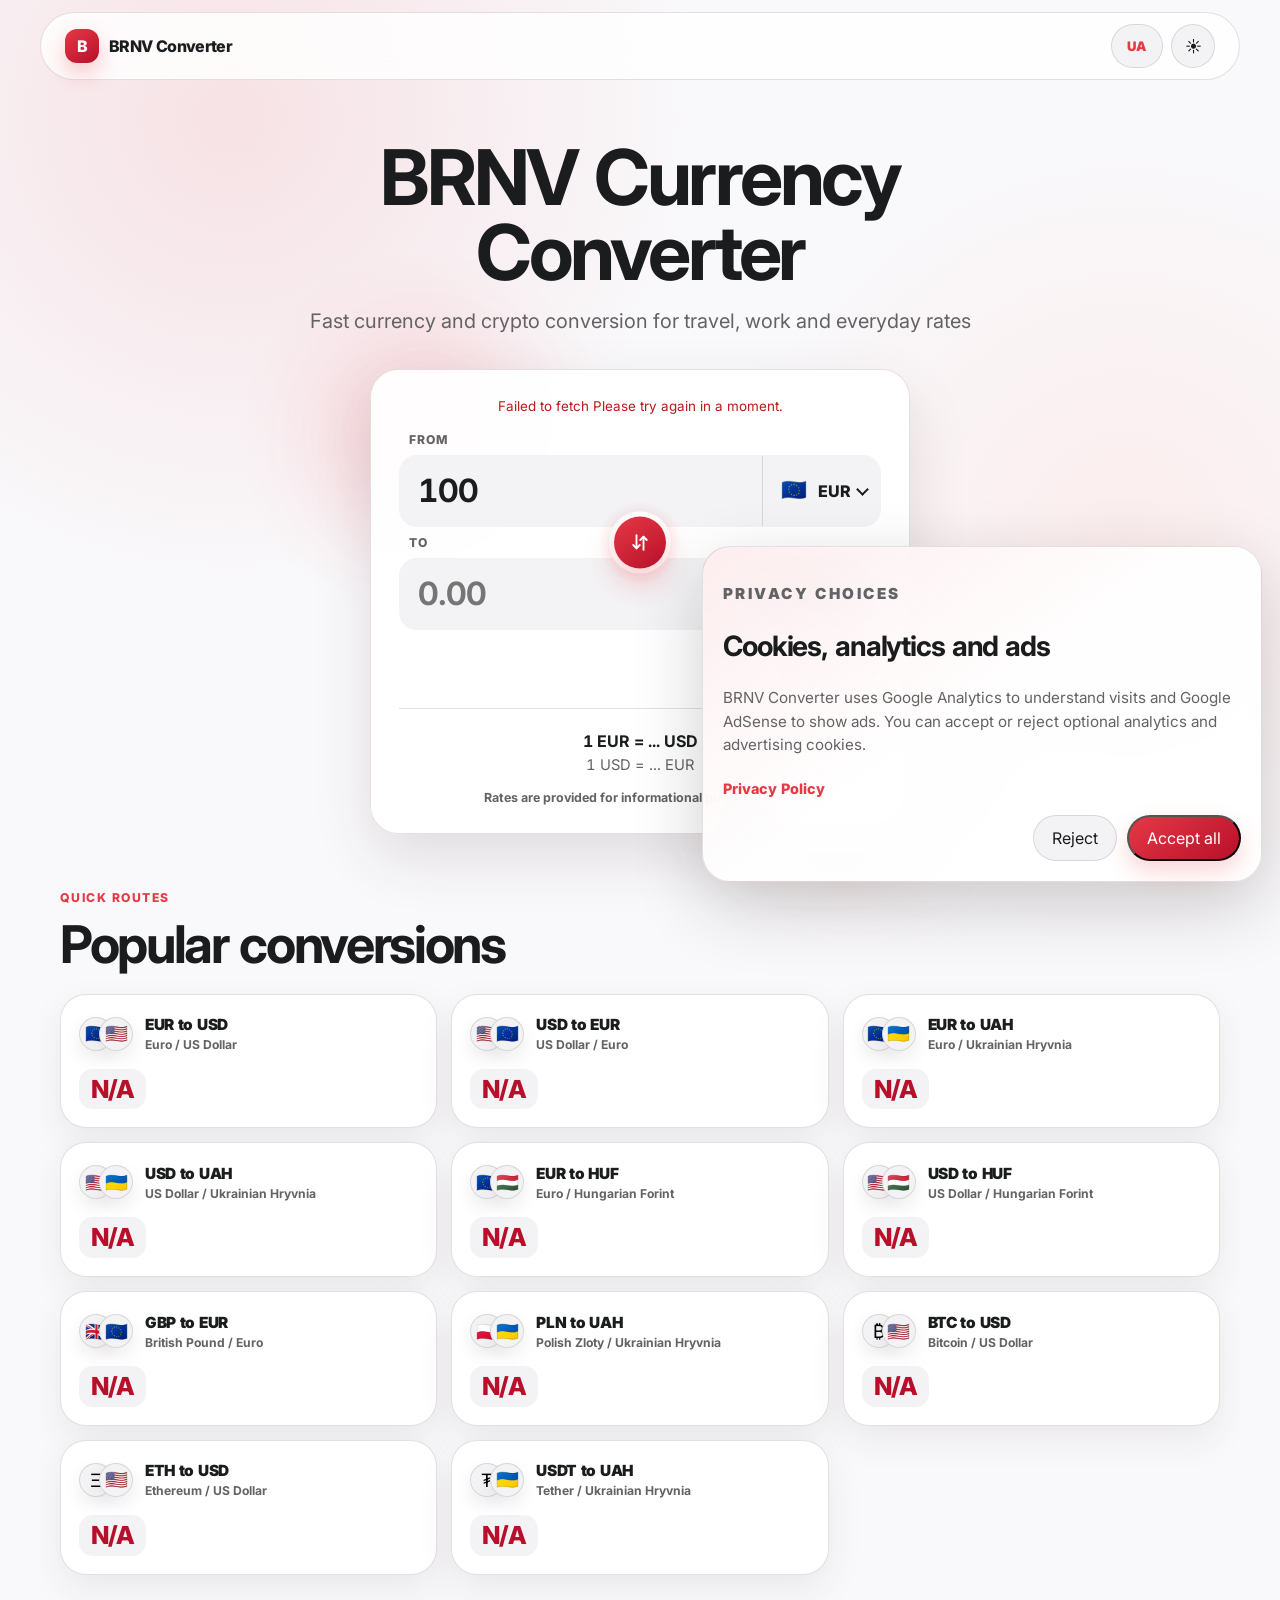
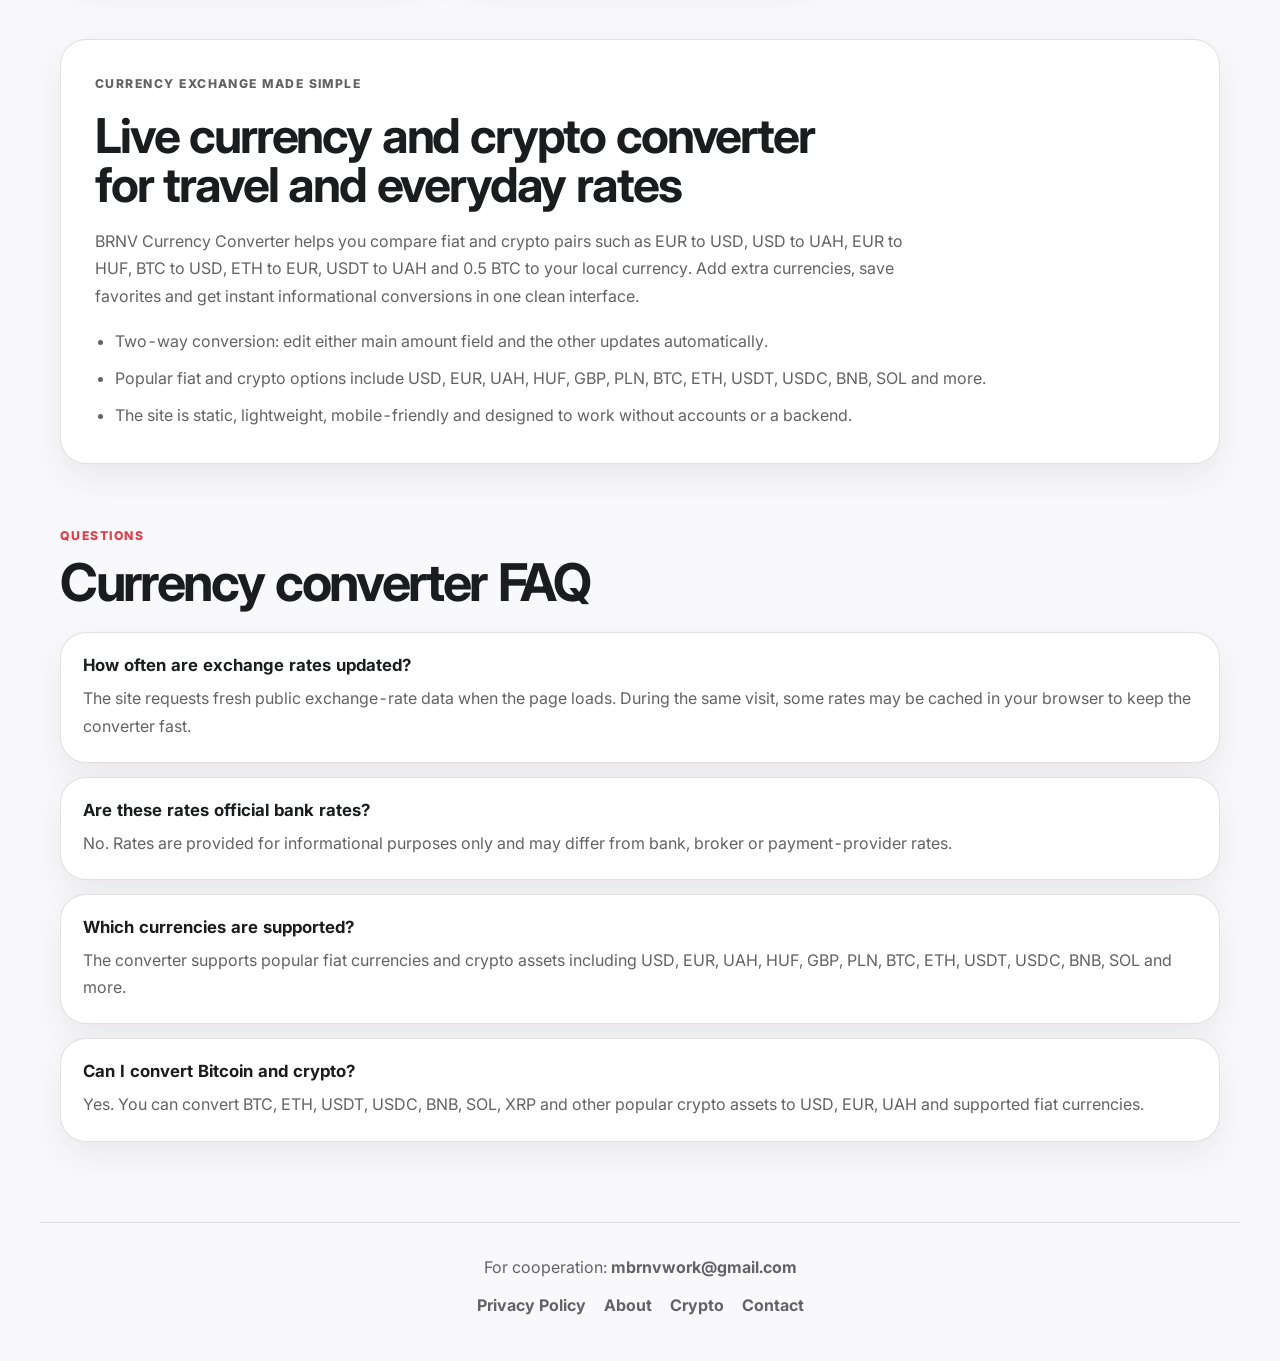
==== index.html @ b2345110 "Support comma decimal input" ====
<!DOCTYPE html>
<html lang="en">
<head>
  <meta charset="utf-8">
  <meta name="viewport" content="width=device-width, initial-scale=1">
  <title>BRNV Currency Converter | Live Currency & Crypto Rates</title>
  <meta name="description" content="Convert EUR to USD, USD to UAH, HUF, BTC, ETH, USDT and more with BRNV Currency Converter. Fast live currency and crypto rates for travel, work and everyday use.">
  <meta name="robots" content="index, follow">
  <meta name="application-name" content="BRNV Currency Converter">
  <meta name="theme-color" content="#e63946">
  <link rel="icon" href="/favicon.ico" sizes="any">
  <link rel="icon" type="image/svg+xml" href="/icons/favicon.svg">
  <link rel="icon" type="image/png" sizes="48x48" href="/icons/favicon-48.png">
  <link rel="icon" type="image/png" sizes="96x96" href="/icons/favicon-96.png">
  <link rel="apple-touch-icon" sizes="180x180" href="/icons/apple-touch-icon.png">
  <link rel="manifest" href="/site.webmanifest">
  <link rel="canonical" href="https://brnvconverter.com/">

  <meta property="og:type" content="website">
  <meta property="og:title" content="BRNV Currency Converter | Live Currency & Crypto Rates">
  <meta property="og:description" content="Convert currencies and crypto with a clean multi-currency converter for travel, work and everyday rates.">
  <meta property="og:url" content="https://brnvconverter.com/">
  <meta property="og:site_name" content="BRNV Currency Converter">
  <meta property="og:image" content="https://brnvconverter.com/icons/icon-512.png">

  <meta name="twitter:card" content="summary">
  <meta name="twitter:title" content="BRNV Currency Converter">
  <meta name="twitter:description" content="Fast live currency and crypto conversion for travel, work and everyday rates.">
  <meta name="twitter:image" content="https://brnvconverter.com/icons/icon-512.png">

  <link rel="preconnect" href="https://fonts.googleapis.com">
  <link rel="preconnect" href="https://fonts.gstatic.com" crossorigin>
  <link href="https://fonts.googleapis.com/css2?family=Inter:wght@400;500;600;700;800&display=swap" rel="stylesheet">
  <link rel="stylesheet" href="styles.css?v=20260831-mobile-sheet-top">

  <!-- Google Analytics 4 with Consent Mode v2 -->
  <script>
    window.dataLayer = window.dataLayer || [];
    function gtag(){dataLayer.push(arguments);}
    let brnvSavedConsent = null;
    try {
      brnvSavedConsent = localStorage.getItem('brnvCookieConsent');
    } catch {}
    const brnvConsentGranted = brnvSavedConsent === 'accepted';
    gtag('consent', 'default', {
      analytics_storage: brnvConsentGranted ? 'granted' : 'denied',
      ad_storage: brnvConsentGranted ? 'granted' : 'denied',
      ad_user_data: brnvConsentGranted ? 'granted' : 'denied',
      ad_personalization: brnvConsentGranted ? 'granted' : 'denied'
    });
    gtag('js', new Date());
    gtag('config', 'G-BPPLNFQSNS');
  </script>
  <script async src="https://www.googletagmanager.com/gtag/js?id=G-BPPLNFQSNS"></script>

  <script type="application/ld+json">
    {
      "@context": "https://schema.org",
      "@graph": [
        {
          "@type": "Organization",
          "@id": "https://brnvconverter.com/#organization",
          "name": "BRNV",
          "url": "https://brnvconverter.com/",
          "sameAs": ["https://github.com/Barik421"]
        },
        {
          "@type": "WebSite",
          "@id": "https://brnvconverter.com/#website",
          "name": "BRNV Currency Converter",
          "url": "https://brnvconverter.com/",
          "publisher": {
            "@id": "https://brnvconverter.com/#organization"
          }
        },
        {
          "@type": "WebApplication",
          "@id": "https://brnvconverter.com/#app",
          "name": "BRNV Currency Converter",
          "applicationCategory": "FinanceApplication",
          "operatingSystem": "Any",
          "url": "https://brnvconverter.com/",
          "description": "A fast static converter for live fiat and crypto rates, including EUR, USD, UAH, HUF, BTC, ETH, USDT and other popular assets.",
          "keywords": "currency converter, crypto converter, travel currency converter, EUR to HUF, USD to HUF, Hungarian forint, BYN, KZT, EGP, BTC to USD, Bitcoin to UAH, ETH to EUR, USDT to UAH",
          "publisher": {
            "@id": "https://brnvconverter.com/#organization"
          },
          "offers": {
            "@type": "Offer",
            "price": "0",
            "priceCurrency": "USD"
          }
        },
        {
          "@type": "FAQPage",
          "@id": "https://brnvconverter.com/#faq",
          "mainEntity": [
            {
              "@type": "Question",
              "name": "How often are exchange rates updated?",
              "acceptedAnswer": {
                "@type": "Answer",
                "text": "BRNV Currency Converter requests fresh public exchange-rate data when the page loads. Rates are informational and may differ from bank or payment provider rates."
              }
            },
            {
              "@type": "Question",
              "name": "Are these rates official bank rates?",
              "acceptedAnswer": {
                "@type": "Answer",
                "text": "No. Rates are provided for informational purposes only and may differ from bank, broker or payment-provider rates."
              }
            },
            {
              "@type": "Question",
              "name": "Which currencies are supported?",
              "acceptedAnswer": {
                "@type": "Answer",
                "text": "The converter supports popular fiat currencies and crypto assets including USD, EUR, UAH, HUF, GBP, PLN, BTC, ETH, USDT, USDC, BNB, SOL and more."
              }
            },
            {
              "@type": "Question",
              "name": "Can I convert Bitcoin and crypto?",
              "acceptedAnswer": {
                "@type": "Answer",
                "text": "Yes. You can convert BTC, ETH, USDT, USDC, BNB, SOL, XRP and other popular crypto assets to USD, EUR, UAH and supported fiat currencies."
              }
            }
          ]
        }
      ]
    }
  </script>
</head>
<body>
  <header class="site-header">
    <a class="brand" href="index.html" aria-label="BRNV Currency Converter home" data-i18n-attr="aria-label:brandHome">
      <span class="brand-mark">B</span>
      <span>BRNV Converter</span>
    </a>
    <div class="header-actions">
      <button class="language-toggle pressable" id="languageToggle" type="button" aria-label="Switch language" data-i18n-attr="aria-label:languageToggle">
        <span id="languageLabel">UA</span>
      </button>
      <button class="theme-toggle pressable" id="themeToggle" type="button" aria-label="Switch theme">
        <span class="theme-toggle__icon" aria-hidden="true">☀</span>
      </button>
    </div>
  </header>

  <main>
    <section class="hero" aria-labelledby="pageTitle">
      <h1 id="pageTitle" data-i18n="heroTitle">BRNV Currency Converter</h1>
      <p data-i18n="heroSubtitle">Fast currency and crypto conversion for travel, work and everyday rates</p>
    </section>

    <section class="converter-shell" aria-labelledby="converterTitle">
      <div class="glow glow--red" aria-hidden="true"></div>
      <div class="glow glow--soft" aria-hidden="true"></div>

      <article class="converter-card">
        <h2 id="converterTitle" class="sr-only" data-i18n="converterTitle">Currency converter</h2>

        <div class="status-line" id="statusLine" role="status" aria-live="polite">Loading latest exchange rates...</div>

        <div class="converter-fields" id="converterFields">
          <div class="currency-row" id="fromRow">
            <label class="row-label" for="fromAmount" data-i18n="fromLabel">From</label>
            <span class="input-shell">
              <input id="fromAmount" type="text" inputmode="decimal" pattern="[0-9]*[.,]?[0-9]*" placeholder="0.00" autocomplete="off">
              <button class="currency-button pressable" id="fromCurrencyButton" type="button" aria-haspopup="dialog">
                <span class="currency-flag" id="fromFlag">🇪🇺</span>
                <span class="currency-code" id="fromCode">EUR</span>
                <span class="currency-caret" aria-hidden="true"></span>
              </button>
            </span>
          </div>

          <div class="swap-row" aria-hidden="false">
            <button class="swap-button pressable" id="swapButton" type="button" aria-label="Swap currencies" data-i18n-attr="aria-label:swapCurrencies">
              <svg class="swap-icon" xmlns="http://www.w3.org/2000/svg" aria-hidden="true" viewBox="0 0 24 24" focusable="false" fill="none" stroke="currentColor" stroke-width="1.85" stroke-linecap="round" stroke-linejoin="round">
                <path d="M8.5 4.75v13"></path>
                <path d="M5.25 14.5 8.5 17.75l3.25-3.25"></path>
                <path d="M15.5 19.25v-13"></path>
                <path d="M12.25 9.5 15.5 6.25l3.25 3.25"></path>
              </svg>
            </button>
          </div>

          <div class="currency-row" id="toRow">
            <label class="row-label" for="toAmount" data-i18n="toLabel">To</label>
            <span class="input-shell">
              <input id="toAmount" type="text" inputmode="decimal" pattern="[0-9]*[.,]?[0-9]*" placeholder="0.00" autocomplete="off">
              <button class="currency-button pressable" id="toCurrencyButton" type="button" aria-haspopup="dialog">
                <span class="currency-flag" id="toFlag">🇺🇸</span>
                <span class="currency-code" id="toCode">USD</span>
                <span class="currency-caret" aria-hidden="true"></span>
              </button>
            </span>
          </div>

          <div class="extra-currency-list" id="extraCurrencyList"></div>

          <div class="add-currency-actions">
            <button class="add-currency-button pressable" id="addCurrencyButton" type="button" data-i18n="addCurrencyRow" aria-label="Add currency" data-i18n-attr="aria-label:addCurrencyRow">
              Add currency
            </button>
          </div>
        </div>

        <div class="rate-panel">
          <p id="forwardRate">1 EUR = ... USD</p>
          <p id="reverseRate">1 USD = ... EUR</p>
          <p class="disclaimer" data-i18n="disclaimer">Rates are provided for informational purposes only.</p>
        </div>
      </article>
    </section>

    <section class="sponsor-section" aria-label="Advertisement" data-i18n-attr="aria-label:advertisement">
      <div class="sponsor-card">
        <!-- BRNV Converter Banner -->
        <ins class="adsbygoogle"
          style="display:block"
          data-ad-client="ca-pub-3597944314037621"
          data-ad-slot="5002789120"
          data-ad-format="auto"
          data-full-width-responsive="true"></ins>
      </div>
    </section>

    <section class="popular-section" aria-labelledby="popularTitle">
      <div class="section-heading">
        <p class="eyebrow" data-i18n="popularEyebrow">Quick routes</p>
        <h2 id="popularTitle" data-i18n="popularTitle">Popular conversions</h2>
      </div>
      <div class="popular-grid" id="popularGrid"></div>
    </section>

    <section class="seo-section" aria-labelledby="seoTitle">
      <div class="seo-card">
        <p class="eyebrow" data-i18n="seoEyebrow">Currency exchange made simple</p>
        <h2 id="seoTitle" data-i18n="seoTitle">Live currency and crypto converter for travel and everyday rates</h2>
        <p data-i18n="seoIntro">BRNV Currency Converter helps you compare fiat and crypto pairs such as EUR to USD, USD to UAH, EUR to HUF, BTC to USD, ETH to EUR, USDT to UAH and 0.5 BTC to your local currency. Add extra currencies, save favorites and get instant informational conversions in one clean interface.</p>
        <ul class="seo-list">
          <li data-i18n="seoPointOne">Two-way conversion: edit either main amount field and the other updates automatically.</li>
          <li data-i18n="seoPointTwo">Popular fiat and crypto options include USD, EUR, UAH, HUF, GBP, PLN, BTC, ETH, USDT, USDC, BNB, SOL and more.</li>
          <li data-i18n="seoPointThree">The site is static, lightweight, mobile-friendly and designed to work without accounts or a backend.</li>
        </ul>
      </div>
    </section>

    <section class="faq-section" aria-labelledby="faqTitle">
      <div class="section-heading">
        <p class="eyebrow" data-i18n="faqEyebrow">Questions</p>
        <h2 id="faqTitle" data-i18n="faqTitle">Currency converter FAQ</h2>
      </div>
      <div class="faq-grid">
        <article class="faq-card">
          <h3 data-i18n="faqOneQuestion">How often are exchange rates updated?</h3>
          <p data-i18n="faqOneAnswer">The site requests fresh public exchange-rate data when the page loads. During the same visit, some rates may be cached in your browser to keep the converter fast.</p>
        </article>
        <article class="faq-card">
          <h3 data-i18n="faqTwoQuestion">Are these rates official bank rates?</h3>
          <p data-i18n="faqTwoAnswer">No. Rates are provided for informational purposes only and may differ from bank, broker or payment-provider rates.</p>
        </article>
        <article class="faq-card">
          <h3 data-i18n="faqThreeQuestion">Which currencies are supported?</h3>
          <p data-i18n="faqThreeAnswer">The converter supports popular fiat currencies and crypto assets including USD, EUR, UAH, HUF, GBP, PLN, BTC, ETH, USDT, USDC, BNB, SOL and more.</p>
        </article>
        <article class="faq-card">
          <h3 data-i18n="faqFourQuestion">Can I convert Bitcoin and crypto?</h3>
          <p data-i18n="faqFourAnswer">Yes. You can convert BTC, ETH, USDT, USDC, BNB, SOL, XRP and other popular crypto assets to USD, EUR, UAH and supported fiat currencies.</p>
        </article>
      </div>
    </section>
  </main>

  <footer class="site-footer">
    <p><span data-i18n="cooperation">For cooperation:</span> <a href="mailto:mbrnvwork@gmail.com">mbrnvwork@gmail.com</a></p>
    <nav aria-label="Footer">
      <a href="privacy.html" data-i18n="privacy">Privacy Policy</a>
      <a href="about.html" data-i18n="about">About</a>
      <a href="crypto.html" data-i18n="crypto">Crypto</a>
      <a href="contact.html" data-i18n="contact">Contact</a>
    </nav>
  </footer>

  <div class="modal" id="currencyModal" aria-hidden="true">
    <div class="modal-backdrop" data-close-modal></div>
    <section class="currency-sheet" role="dialog" aria-modal="true" aria-labelledby="modalTitle">
      <div class="sheet-handle" aria-hidden="true"></div>
      <div class="sheet-header">
        <div>
          <p class="eyebrow" data-i18n="currenciesEyebrow">Currencies</p>
          <h2 id="modalTitle" data-i18n="selectCurrency">Select Currency</h2>
        </div>
        <button class="close-button pressable" type="button" data-close-modal aria-label="Close currency selector" data-i18n-attr="aria-label:closeCurrencySelector">×</button>
      </div>
      <label class="search-shell">
        <span aria-hidden="true">⌕</span>
        <input id="currencySearch" type="search" placeholder="Search currency..." autocomplete="off" data-i18n-attr="placeholder:searchPlaceholder">
      </label>
      <div class="currency-list" id="currencyList"></div>
    </section>
  </div>

  <script src="consent.js?v=20260501"></script>
  <script src="script.js?v=20260904-comma-input"></script>
</body>
</html>
---- styles.css ----
:root {
  color-scheme: light;
  --bg: #f9f9fb;
  --bg-strong: #ffffff;
  --surface: #ffffff;
  --surface-low: #f3f3f5;
  --surface-high: #eeeef0;
  --text: #1a1c1d;
  --muted: #636264;
  --subtle: #8f6f6e;
  --line: rgba(91, 64, 63, 0.16);
  --primary: #e63946;
  --primary-strong: #b7102a;
  --primary-soft: #ffdad8;
  --primary-text: #ffffff;
  --error: #ba1a1a;
  --shadow: 0 24px 60px rgba(50, 20, 24, 0.12);
  --shadow-soft: 0 14px 36px rgba(50, 20, 24, 0.08);
  --radius-card: 28px;
  --radius-control: 18px;
  --header-height: 72px;
  --field-height: 72px;
  --field-label-height: 15px;
  --field-label-gap: 8px;
  --field-gap: 4px;
}

[data-theme="dark"] {
  color-scheme: dark;
  --bg: #121212;
  --bg-strong: #171717;
  --surface: #1c1c1e;
  --surface-low: #242426;
  --surface-high: #2b2b2d;
  --text: #f7f7f8;
  --muted: #b9b7ba;
  --subtle: #8f8789;
  --line: rgba(255, 255, 255, 0.1);
  --primary: #ff4b5c;
  --primary-strong: #ff6b78;
  --primary-soft: rgba(255, 75, 92, 0.18);
  --error: #ff8a8a;
  --shadow: 0 24px 70px rgba(0, 0, 0, 0.42);
  --shadow-soft: 0 14px 34px rgba(0, 0, 0, 0.32);
}

* {
  box-sizing: border-box;
}

html {
  scroll-behavior: smooth;
  overflow-x: hidden;
}

body {
  width: 100%;
  min-height: 100vh;
  margin: 0;
  overflow-x: hidden;
  background:
    radial-gradient(circle at 18% 4%, rgba(230, 57, 70, 0.12), transparent 30rem),
    radial-gradient(circle at 88% 18%, rgba(255, 218, 216, 0.38), transparent 26rem),
    var(--bg);
  color: var(--text);
  font-family: Inter, ui-sans-serif, system-ui, -apple-system, BlinkMacSystemFont, "Segoe UI", sans-serif;
  font-variant-numeric: tabular-nums;
  transition: background-color 240ms ease, color 240ms ease;
}

body.modal-open {
  overflow: hidden;
}

button,
input {
  font: inherit;
}

button {
  cursor: pointer;
}

a {
  color: inherit;
  text-decoration: none;
}

.sr-only {
  position: absolute;
  width: 1px;
  height: 1px;
  padding: 0;
  margin: -1px;
  overflow: hidden;
  clip: rect(0, 0, 0, 0);
  white-space: nowrap;
  border: 0;
}

.site-header {
  position: sticky;
  top: 0;
  z-index: 30;
  display: flex;
  align-items: center;
  justify-content: space-between;
  width: 100%;
  height: var(--header-height);
  max-width: 1200px;
  margin: 0 auto;
  padding: 0 20px;
  background: color-mix(in srgb, var(--bg-strong) 82%, transparent);
  border-bottom: 1px solid var(--line);
  backdrop-filter: blur(22px);
}

.brand {
  display: inline-flex;
  align-items: center;
  gap: 10px;
  font-weight: 800;
  letter-spacing: -0.04em;
}

.brand-mark {
  display: grid;
  width: 34px;
  height: 34px;
  place-items: center;
  color: white;
  background: linear-gradient(145deg, var(--primary), var(--primary-strong));
  border-radius: 12px;
  box-shadow: 0 10px 22px rgba(230, 57, 70, 0.28);
}

.header-actions {
  display: inline-flex;
  align-items: center;
  gap: 8px;
}

.theme-toggle,
.language-toggle,
.close-button {
  display: grid;
  width: 44px;
  height: 44px;
  place-items: center;
  color: var(--text);
  background: var(--surface-low);
  border: 1px solid var(--line);
  border-radius: 999px;
}

.language-toggle {
  width: auto;
  min-width: 52px;
  padding: 0 14px;
  color: var(--primary);
  font-size: 0.82rem;
  font-weight: 900;
  letter-spacing: 0.04em;
}

.theme-toggle__icon {
  transform-origin: center;
  transition: transform 240ms ease;
}

main {
  width: min(100%, 1200px);
  overflow: hidden;
  margin: 0 auto;
  padding: 56px 20px 80px;
}

.hero {
  max-width: 720px;
  margin: 0 auto 36px;
  text-align: center;
}

.eyebrow {
  margin: 0 0 8px;
  color: var(--primary);
  font-size: 0.76rem;
  font-weight: 800;
  letter-spacing: 0.12em;
  text-transform: uppercase;
}

h1,
h2 {
  margin: 0;
  letter-spacing: -0.045em;
}

h1 {
  font-size: clamp(2.4rem, 7vw, 4.8rem);
  line-height: 0.98;
}

.hero p:last-child {
  margin: 18px auto 0;
  color: var(--muted);
  font-size: clamp(1rem, 2.4vw, 1.25rem);
}

.content-page {
  max-width: 860px;
}

.content-hero {
  margin-bottom: 28px;
  text-align: left;
}

.content-card {
  display: grid;
  gap: 22px;
  padding: clamp(22px, 5vw, 38px);
  background: color-mix(in srgb, var(--surface) 94%, transparent);
  border: 1px solid var(--line);
  border-radius: var(--radius-card);
  box-shadow: var(--shadow-soft);
}

.content-card h2 {
  font-size: clamp(1.35rem, 3vw, 2rem);
}

.content-card p,
.content-card li {
  color: var(--muted);
  font-size: 1rem;
  line-height: 1.7;
}

.content-card p {
  margin: 0;
}

.content-card ul {
  display: grid;
  gap: 10px;
  margin: 0;
  padding-left: 20px;
}

.content-card a {
  color: var(--primary);
  font-weight: 800;
}

.content-actions {
  display: flex;
  flex-wrap: wrap;
  gap: 12px;
  margin-top: 6px;
}

.text-button {
  display: inline-flex;
  align-items: center;
  justify-content: center;
  min-height: 46px;
  padding: 0 18px;
  color: var(--primary-text) !important;
  background: linear-gradient(145deg, var(--primary), var(--primary-strong));
  border-radius: 999px;
  box-shadow: 0 10px 22px rgba(230, 57, 70, 0.22);
}

.text-button--secondary {
  color: var(--text) !important;
  background: var(--surface-low);
  border: 1px solid var(--line);
  box-shadow: none;
}

.converter-shell {
  position: relative;
  max-width: 540px;
  margin: 0 auto;
}

.glow {
  position: absolute;
  z-index: -1;
  width: 220px;
  height: 220px;
  border-radius: 999px;
  filter: blur(44px);
  opacity: 0.7;
  pointer-events: none;
}

.glow--red {
  top: -42px;
  left: -54px;
  background: rgba(230, 57, 70, 0.2);
}

.glow--soft {
  right: -56px;
  bottom: -42px;
  background: rgba(255, 218, 216, 0.58);
}

[data-theme="dark"] .glow--soft {
  background: rgba(230, 57, 70, 0.1);
}

.converter-card {
  padding: clamp(18px, 4vw, 28px);
  background: color-mix(in srgb, var(--surface) 94%, transparent);
  border: 1px solid var(--line);
  border-radius: var(--radius-card);
  box-shadow: var(--shadow);
  backdrop-filter: blur(18px);
  transition: transform 240ms ease, background-color 240ms ease, border-color 240ms ease, box-shadow 240ms ease;
}

.converter-card:hover {
  transform: translateY(-2px);
}

.status-line {
  min-height: 20px;
  margin-bottom: 14px;
  color: var(--muted);
  font-size: 0.84rem;
  text-align: center;
}

.status-line.is-error {
  color: var(--error);
}

.converter-fields {
  display: grid;
  gap: var(--field-gap);
}

.currency-row {
  display: grid;
  gap: 8px;
  transition: opacity 220ms ease, transform 220ms ease;
}

#fromRow.is-moving {
  transform: translateY(10px);
  opacity: 0.58;
}

#toRow.is-moving {
  transform: translateY(-10px);
  opacity: 0.58;
}

.row-label {
  padding-left: 10px;
  color: var(--muted);
  font-size: 0.76rem;
  font-weight: 800;
  letter-spacing: 0.08em;
  text-transform: uppercase;
}

.input-shell {
  display: flex;
  align-items: stretch;
  min-height: var(--field-height);
  overflow: hidden;
  background: var(--surface-low);
  border: 1px solid transparent;
  border-radius: var(--radius-control);
  transition: background-color 220ms ease, border-color 220ms ease, box-shadow 220ms ease;
}

.input-shell:focus-within {
  background: var(--surface-high);
  border-color: color-mix(in srgb, var(--primary) 42%, transparent);
  box-shadow: 0 0 0 5px color-mix(in srgb, var(--primary) 10%, transparent);
}

.input-shell input {
  width: 100%;
  min-width: 0;
  padding: 0 18px;
  color: var(--text);
  background: transparent;
  border: 0;
  outline: 0;
  font-size: clamp(1.45rem, 6vw, 2rem);
  font-weight: 700;
  letter-spacing: -0.035em;
}

.input-shell input::-webkit-outer-spin-button,
.input-shell input::-webkit-inner-spin-button {
  margin: 0;
  appearance: none;
}

.input-shell input[type="number"] {
  appearance: textfield;
}

.currency-button {
  display: inline-flex;
  align-items: center;
  justify-content: center;
  gap: 7px;
  min-width: 118px;
  padding: 0 15px;
  color: var(--text);
  background: transparent;
  border: 0;
  border-left: 1px solid var(--line);
  font-weight: 800;
}

.currency-button:hover,
.currency-button:focus-visible {
  background: color-mix(in srgb, var(--primary) 8%, transparent);
}

.currency-caret {
  display: inline-block;
  flex: 0 0 auto;
  width: 9px;
  height: 9px;
  border-right: 2px solid currentColor;
  border-bottom: 2px solid currentColor;
  transform: translateY(-1px) rotate(45deg);
}

.currency-flag {
  display: inline-grid;
  width: 1.65em;
  min-width: 1.65em;
  place-items: center;
  font-family: "Apple Color Emoji", "Segoe UI Emoji", "Noto Color Emoji", sans-serif;
  font-size: 1.3rem;
  line-height: 1;
}

.swap-row {
  display: flex;
  height: 0;
  align-items: center;
  justify-content: center;
  justify-self: stretch;
  position: relative;
  z-index: 5;
  transform: translateY(calc((var(--field-label-gap, 8px) + var(--field-label-height, 15px)) / 2));
}

.swap-button {
  -webkit-tap-highlight-color: transparent;
  appearance: none;
  position: relative;
  display: grid;
  width: 52px;
  height: 52px;
  place-items: center;
  color: #ffffff;
  background: var(--surface);
  border: 0;
  border-radius: 999px;
  box-shadow: 0 14px 30px rgba(230, 57, 70, 0.28), 0 0 0 5px var(--surface);
  outline: 0;
  transition: filter 180ms ease, transform 160ms ease;
  user-select: none;
}

.swap-button:hover,
.swap-button:focus,
.swap-button:active {
  background: var(--surface);
  color: #ffffff;
}

.swap-button::before {
  content: "";
  position: absolute;
  inset: 0;
  z-index: 0;
  background: linear-gradient(145deg, var(--primary), var(--primary-strong));
  border-radius: inherit;
  pointer-events: none;
}

.swap-button::after {
  content: "";
  position: absolute;
  inset: -22px;
  z-index: -2;
  background: radial-gradient(circle, rgba(230, 57, 70, 0.2), transparent 62%);
  border-radius: inherit;
  pointer-events: none;
}

.swap-button:focus-visible::before {
  box-shadow: 0 0 0 3px color-mix(in srgb, var(--primary) 42%, transparent);
}

.swap-button:active::before {
  background: linear-gradient(145deg, var(--primary), var(--primary-strong));
}

.swap-button:active::after {
  opacity: 1;
}

.swap-icon {
  display: block;
  position: relative;
  z-index: 2;
  width: 24px;
  height: 24px;
  color: #ffffff;
  pointer-events: none;
  transition: transform 420ms cubic-bezier(0.16, 1, 0.3, 1);
}

.swap-button.is-rotating .swap-icon {
  transform: rotate(180deg);
}

.extra-currency-list {
  display: grid;
  gap: 0;
}

.extra-currency-item {
  display: grid;
  gap: 0;
  animation: extraRowIn 320ms cubic-bezier(0.16, 1, 0.3, 1) both;
}

.extra-flow-icon {
  display: grid;
  position: relative;
  width: 40px;
  height: 40px;
  margin: 10px auto -10px;
  place-items: center;
  justify-self: center;
  color: #ffffff;
  background: var(--surface);
  border: 0;
  border-radius: 999px;
  box-shadow: 0 11px 24px rgba(230, 57, 70, 0.2), 0 0 0 4px var(--surface);
}

.extra-flow-icon::before {
  content: "";
  position: absolute;
  inset: 0;
  z-index: 0;
  background: linear-gradient(145deg, var(--primary), var(--primary-strong));
  border-radius: inherit;
  pointer-events: none;
}

.extra-flow-icon::after {
  content: "";
  position: absolute;
  inset: -18px;
  z-index: -1;
  background: radial-gradient(circle, rgba(230, 57, 70, 0.16), transparent 62%);
  border-radius: inherit;
  pointer-events: none;
}

.extra-flow-icon .swap-icon {
  width: 24px;
  height: 24px;
}

.extra-currency-row {
  animation: none;
}

.extra-input-shell input[readonly] {
  cursor: default;
}

.remove-currency-button {
  display: grid;
  flex: 0 0 46px;
  place-items: center;
  color: var(--muted);
  background: transparent;
  border: 0;
  border-left: 1px solid var(--line);
  font-size: 1.3rem;
  font-weight: 700;
}

.remove-currency-button:hover,
.remove-currency-button:focus-visible {
  color: var(--primary);
  background: color-mix(in srgb, var(--primary) 8%, transparent);
}

.add-currency-actions {
  display: flex;
  justify-content: flex-end;
  margin-top: 14px;
}

.add-currency-actions:has(.add-currency-button[hidden]) {
  display: none;
}

.add-currency-button {
  display: inline-flex;
  min-height: 32px;
  align-items: center;
  justify-content: center;
  padding: 0 12px;
  color: var(--primary);
  background: color-mix(in srgb, var(--primary) 9%, var(--surface));
  border: 1px solid color-mix(in srgb, var(--primary) 24%, transparent);
  border-radius: 12px;
  box-shadow: none;
  font-size: 0.74rem;
  font-weight: 850;
  letter-spacing: -0.01em;
  line-height: 1;
  transition: transform 260ms cubic-bezier(0.16, 1, 0.3, 1), color 220ms ease, background 220ms ease, border-color 220ms ease;
  animation: addCurrencyButtonIn 360ms cubic-bezier(0.16, 1, 0.3, 1) both;
}

.add-currency-button:hover,
.add-currency-button:focus-visible {
  color: #ffffff;
  background: linear-gradient(145deg, var(--primary), var(--primary-strong));
  border-color: transparent;
  transform: translateY(-1px);
}

.add-currency-button[hidden] {
  display: none;
}

@keyframes addCurrencyButtonIn {
  from {
    opacity: 0;
    transform: translateY(-8px) scale(0.98);
  }
  to {
    opacity: 1;
    transform: translateY(0) scale(1);
  }
}

@keyframes extraRowIn {
  from {
    opacity: 0;
    transform: translateY(-8px);
  }
  to {
    opacity: 1;
    transform: translateY(0);
  }
}

.rate-panel {
  margin-top: 24px;
  padding-top: 22px;
  border-top: 1px solid var(--line);
  text-align: center;
}

.rate-panel p {
  margin: 0;
}

.rate-panel p + p {
  margin-top: 5px;
}

.rate-panel p:first-child {
  font-weight: 700;
}

.rate-panel p:nth-child(2),
.disclaimer {
  color: var(--muted);
  font-size: 0.92rem;
}

.disclaimer {
  margin-top: 16px !important;
  font-size: 0.78rem;
  font-weight: 700;
}

.sponsor-section {
  height: 0;
  margin-top: 0;
  overflow: hidden;
  opacity: 0;
  pointer-events: none;
  transition: margin-top 220ms ease, opacity 220ms ease;
}

.sponsor-section.is-visible {
  height: auto;
  margin-top: 64px;
  overflow: visible;
  opacity: 1;
  pointer-events: auto;
}

.popular-section {
  margin-top: 56px;
}

.section-heading {
  margin-bottom: 18px;
}

.section-heading h2 {
  font-size: clamp(1.75rem, 5vw, 3.25rem);
}

.popular-grid {
  display: grid;
  grid-template-columns: repeat(auto-fit, minmax(190px, 1fr));
  gap: 14px;
}

.popular-card {
  display: grid;
  grid-template-columns: auto minmax(0, 1fr);
  grid-template-areas:
    "icons meta"
    "rate rate";
  align-items: center;
  gap: 14px 12px;
  min-height: 132px;
  padding: 18px;
  background: var(--surface);
  border: 1px solid var(--line);
  border-radius: 26px;
  box-shadow: var(--shadow-soft);
  text-align: left;
  transition: transform 180ms ease, border-color 180ms ease, background-color 180ms ease;
}

.popular-card:hover,
.popular-card:focus-visible {
  background: color-mix(in srgb, var(--primary) 6%, var(--surface));
  border-color: color-mix(in srgb, var(--primary) 35%, var(--line));
  transform: translateY(-3px);
}

.popular-card__icons {
  grid-area: icons;
  position: relative;
  display: flex;
  width: 54px;
  height: 42px;
  align-items: center;
}

.popular-card__icons span {
  display: grid;
  width: 34px;
  height: 34px;
  place-items: center;
  background: var(--surface-low);
  border: 1px solid var(--line);
  border-radius: 999px;
  box-shadow: 0 8px 18px rgba(50, 20, 24, 0.08);
  font-size: 1.15rem;
}

.popular-card__icons span + span {
  margin-left: -14px;
}

.popular-card__meta {
  display: grid;
  min-width: 0;
  gap: 3px;
  grid-area: meta;
}

.popular-card__pair {
  color: var(--text);
  font-size: 0.96rem;
  font-weight: 900;
  letter-spacing: -0.02em;
  white-space: nowrap;
}

.popular-card__names {
  color: var(--muted);
  overflow: hidden;
  font-size: 0.76rem;
  font-weight: 700;
  text-overflow: ellipsis;
  white-space: nowrap;
}

.popular-rate {
  grid-area: rate;
  align-self: end;
  justify-self: start;
  max-width: 100%;
  padding: 8px 12px;
  overflow: hidden;
  background: var(--surface-low);
  border-radius: 14px;
  color: var(--primary-strong);
  font-size: clamp(1.15rem, 4vw, 1.55rem);
  font-weight: 800;
  letter-spacing: -0.035em;
  line-height: 1;
  text-overflow: ellipsis;
  white-space: nowrap;
}

.sponsor-card {
  display: grid;
  min-height: 118px;
  place-items: center;
  padding: 22px;
  color: var(--muted);
  background:
    linear-gradient(135deg, color-mix(in srgb, var(--primary) 7%, transparent), transparent),
    var(--surface);
  border: 1px dashed color-mix(in srgb, var(--primary) 38%, var(--line));
  border-radius: 26px;
  box-shadow: var(--shadow-soft);
  text-align: center;
}

.sponsor-card .adsbygoogle {
  width: 100%;
  min-height: 90px;
}

.consent-banner {
  position: fixed;
  right: 18px;
  bottom: 18px;
  z-index: 80;
  display: grid;
  width: min(560px, calc(100vw - 36px));
  gap: 18px;
  padding: 20px;
  background:
    linear-gradient(145deg, color-mix(in srgb, var(--primary) 9%, transparent), transparent 48%),
    color-mix(in srgb, var(--surface) 92%, transparent);
  border: 1px solid var(--line);
  border-radius: 28px;
  box-shadow: 0 24px 70px rgba(28, 18, 20, 0.2);
  opacity: 0;
  transform: translateY(18px) scale(0.98);
  transition: opacity 220ms ease, transform 220ms ease;
  backdrop-filter: blur(20px);
}

.consent-banner.is-visible {
  opacity: 1;
  transform: translateY(0) scale(1);
}

.consent-banner.is-hiding {
  opacity: 0;
  transform: translateY(12px) scale(0.98);
}

.consent-copy {
  display: grid;
  gap: 8px;
}

.consent-eyebrow {
  color: var(--primary);
  font-size: 0.72rem;
  font-weight: 900;
  letter-spacing: 0.16em;
  text-transform: uppercase;
}

.consent-copy h2 {
  font-size: clamp(1.25rem, 4vw, 1.75rem);
  letter-spacing: -0.04em;
}

.consent-copy p {
  color: var(--muted);
  font-size: 0.95rem;
  line-height: 1.55;
}

.consent-copy a {
  width: fit-content;
  color: var(--primary);
  font-size: 0.9rem;
  font-weight: 800;
  text-decoration: none;
}

.consent-actions {
  display: flex;
  flex-wrap: wrap;
  gap: 10px;
  justify-content: flex-end;
}

.seo-section,
.faq-section {
  margin-top: 64px;
}

.seo-card,
.faq-card {
  background: var(--surface);
  border: 1px solid var(--line);
  border-radius: 26px;
  box-shadow: var(--shadow-soft);
}

.seo-card {
  display: grid;
  gap: 18px;
  padding: clamp(22px, 5vw, 34px);
}

.seo-card h2 {
  max-width: 780px;
  font-size: clamp(1.75rem, 5vw, 3rem);
  line-height: 1.02;
}

.seo-card p,
.seo-list li,
.faq-card p {
  color: var(--muted);
  line-height: 1.7;
}

.seo-card p {
  max-width: 820px;
  margin: 0;
}

.seo-list {
  display: grid;
  gap: 10px;
  margin: 0;
  padding-left: 20px;
}

.faq-grid {
  display: grid;
  gap: 14px;
}

.faq-card {
  padding: 22px;
}

.faq-card h3 {
  margin: 0 0 10px;
  font-size: 1.05rem;
}

.faq-card p {
  margin: 0;
}

.site-footer {
  display: flex;
  flex-direction: column;
  gap: 18px;
  align-items: center;
  justify-content: space-between;
  max-width: 1200px;
  margin: 0 auto;
  padding: 34px 20px 46px;
  color: var(--muted);
  border-top: 1px solid var(--line);
  text-align: center;
}

.site-footer p {
  margin: 0;
}

.site-footer a {
  font-weight: 700;
  transition: color 160ms ease;
}

.site-footer a:hover,
.site-footer a:focus-visible {
  color: var(--primary);
}

.site-footer nav {
  display: flex;
  flex-wrap: wrap;
  gap: 18px;
  justify-content: center;
}

.modal {
  position: fixed;
  inset: 0;
  z-index: 100;
  display: grid;
  place-items: end center;
  padding: 16px;
  pointer-events: none;
  visibility: hidden;
}

.modal.is-open {
  pointer-events: auto;
  visibility: visible;
}

.modal-backdrop {
  position: absolute;
  inset: 0;
  background: rgba(18, 18, 18, 0.34);
  opacity: 0;
  backdrop-filter: blur(18px);
  transition: opacity 220ms ease;
}

.modal.is-open .modal-backdrop {
  opacity: 1;
}

.currency-sheet {
  position: relative;
  z-index: 1;
  display: flex;
  flex-direction: column;
  width: min(100%, 520px);
  max-height: min(78vh, 760px);
  padding: 14px;
  background: color-mix(in srgb, var(--surface) 96%, transparent);
  border: 1px solid var(--line);
  border-radius: 30px;
  box-shadow: var(--shadow);
  opacity: 0;
  transform: translateY(28px) scale(0.98);
  transition: opacity 240ms ease, transform 240ms cubic-bezier(0.22, 1, 0.36, 1);
}

.modal.is-open .currency-sheet {
  opacity: 1;
  transform: translateY(0) scale(1);
}

.sheet-handle {
  width: 44px;
  height: 5px;
  margin: 0 auto 10px;
  background: var(--line);
  border-radius: 999px;
}

.sheet-header {
  display: flex;
  align-items: center;
  justify-content: space-between;
  gap: 16px;
  padding: 8px 8px 16px;
}

.sheet-header h2 {
  font-size: 1.6rem;
}

.search-shell {
  display: flex;
  align-items: center;
  gap: 10px;
  margin: 0 8px 4px;
  padding: 0 16px;
  background: var(--surface-low);
  border: 1px solid var(--line);
  border-radius: 999px;
}

.search-shell input {
  width: 100%;
  height: 52px;
  color: var(--text);
  background: transparent;
  border: 0;
  outline: 0;
}

.currency-list {
  display: grid;
  gap: 4px;
  padding: 0 14px 8px 4px;
  overflow-y: auto;
  scrollbar-gutter: stable;
}

.list-heading {
  margin: 0 12px 2px;
  color: var(--muted);
  font-size: 0.72rem;
  font-weight: 800;
  letter-spacing: 0.12em;
  text-transform: uppercase;
}

.currency-option {
  display: flex;
  align-items: center;
  width: 100%;
  box-sizing: border-box;
  gap: 14px;
  padding: 14px;
  color: var(--text);
  background: transparent;
  border: 1px solid transparent;
  border-radius: 18px;
  text-align: left;
  cursor: pointer;
  transition: transform 160ms ease, background-color 160ms ease, border-color 160ms ease;
}

.currency-option__empty {
  padding: 0 14px 12px;
}

.currency-option:hover,
.currency-option:focus-visible {
  background: color-mix(in srgb, var(--primary) 8%, transparent);
  border-color: color-mix(in srgb, var(--primary) 26%, transparent);
}

.currency-option__flag {
  display: grid;
  width: 38px;
  height: 38px;
  place-items: center;
  background: var(--surface-low);
  border-radius: 14px;
  font-size: 1.35rem;
}

.currency-option__meta {
  display: grid;
  flex: 1;
  min-width: 0;
  gap: 2px;
}

.currency-option__code {
  font-weight: 800;
}

.currency-option__name {
  color: var(--muted);
  font-size: 0.9rem;
}

.favorite-toggle {
  display: grid;
  flex: 0 0 auto;
  margin-right: 2px;
  width: 36px;
  height: 36px;
  place-items: center;
  color: var(--muted);
  background: var(--surface-low);
  border: 1px solid transparent;
  border-radius: 999px;
  font-size: 1.12rem;
  line-height: 1;
  transition: transform 160ms ease, color 160ms ease, background-color 160ms ease, border-color 160ms ease;
}

.favorite-toggle:hover,
.favorite-toggle:focus-visible {
  color: var(--primary);
  background: color-mix(in srgb, var(--primary) 10%, var(--surface));
  border-color: color-mix(in srgb, var(--primary) 24%, transparent);
  outline: 0;
  transform: scale(1.06);
}

.favorite-toggle.is-favorite {
  color: var(--primary);
  background: color-mix(in srgb, var(--primary) 12%, var(--surface));
  border-color: color-mix(in srgb, var(--primary) 28%, transparent);
}

.favorite-toggle:active {
  transform: scale(0.92);
}

.pressable {
  transition: transform 160ms ease, background-color 160ms ease, color 160ms ease, border-color 160ms ease;
}

.pressable:active {
  transform: scale(0.96);
}

.swap-button.pressable:active {
  transform: scale(0.92);
}

.value-pop {
  animation: value-pop 220ms ease;
}

@keyframes value-pop {
  from {
    opacity: 0.2;
    transform: translateY(6px);
  }
  to {
    opacity: 1;
    transform: translateY(0);
  }
}

@media (max-width: 719px) {
  .modal {
    place-items: start center;
    padding: 0;
  }

  .currency-sheet {
    width: 100%;
    max-height: 100dvh;
    min-height: 100dvh;
    padding: max(12px, env(safe-area-inset-top)) 14px max(14px, env(safe-area-inset-bottom));
    border-inline: 0;
    border-radius: 0;
    transform: translateY(-12px);
  }

  .modal.is-open .currency-sheet {
    transform: translateY(0);
  }

  .sheet-handle {
    display: none;
  }

  .sheet-header {
    padding-top: 4px;
  }
}

@media (min-width: 720px) {
  .site-header {
    top: 12px;
    height: 68px;
    padding: 0 24px;
    border: 1px solid var(--line);
    border-radius: 999px;
  }

  main {
    padding-top: 72px;
  }

  .modal {
    place-items: center;
  }
}

@media (min-width: 1024px) {
  .popular-grid {
    grid-template-columns: repeat(3, minmax(0, 1fr));
  }
}

@media (max-width: 420px) {
  .site-header {
    padding-inline: 14px;
  }

  .currency-button {
    min-width: 104px;
    padding: 0 10px;
  }

  .brand {
    font-size: 0.92rem;
  }

  .brand-mark {
    width: 32px;
    height: 32px;
  }

  .language-toggle {
    min-width: 46px;
    padding-inline: 11px;
  }

  .consent-banner {
    right: 12px;
    bottom: 12px;
    width: calc(100vw - 24px);
    padding: 16px;
    border-radius: 22px;
  }

  .consent-actions {
    display: grid;
    grid-template-columns: 1fr;
  }

  .consent-actions .text-button {
    width: 100%;
  }
}

@media (prefers-reduced-motion: reduce) {
  .extra-currency-item,
  .add-currency-button {
    animation: none;
  }

  *,
  *::before,
  *::after {
    scroll-behavior: auto !important;
    animation-duration: 1ms !important;
    animation-iteration-count: 1 !important;
    transition-duration: 1ms !important;
  }
}
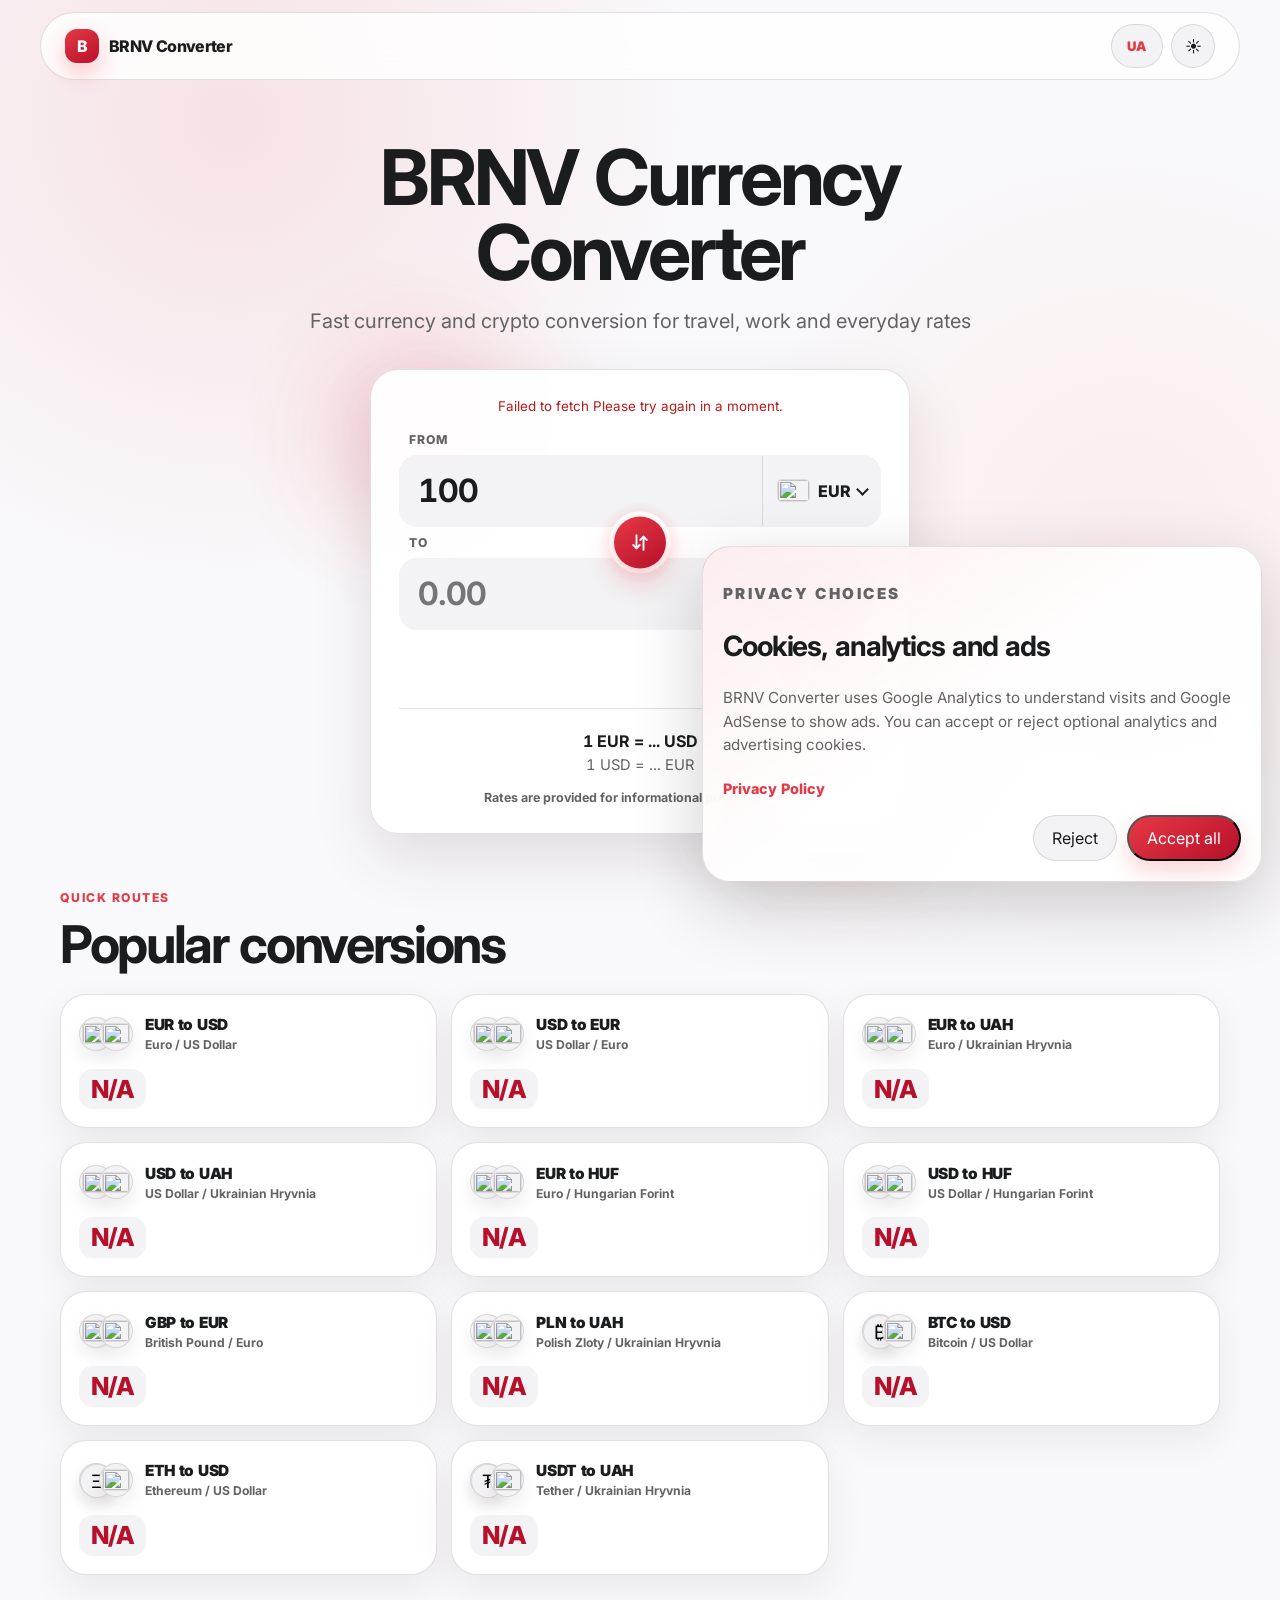
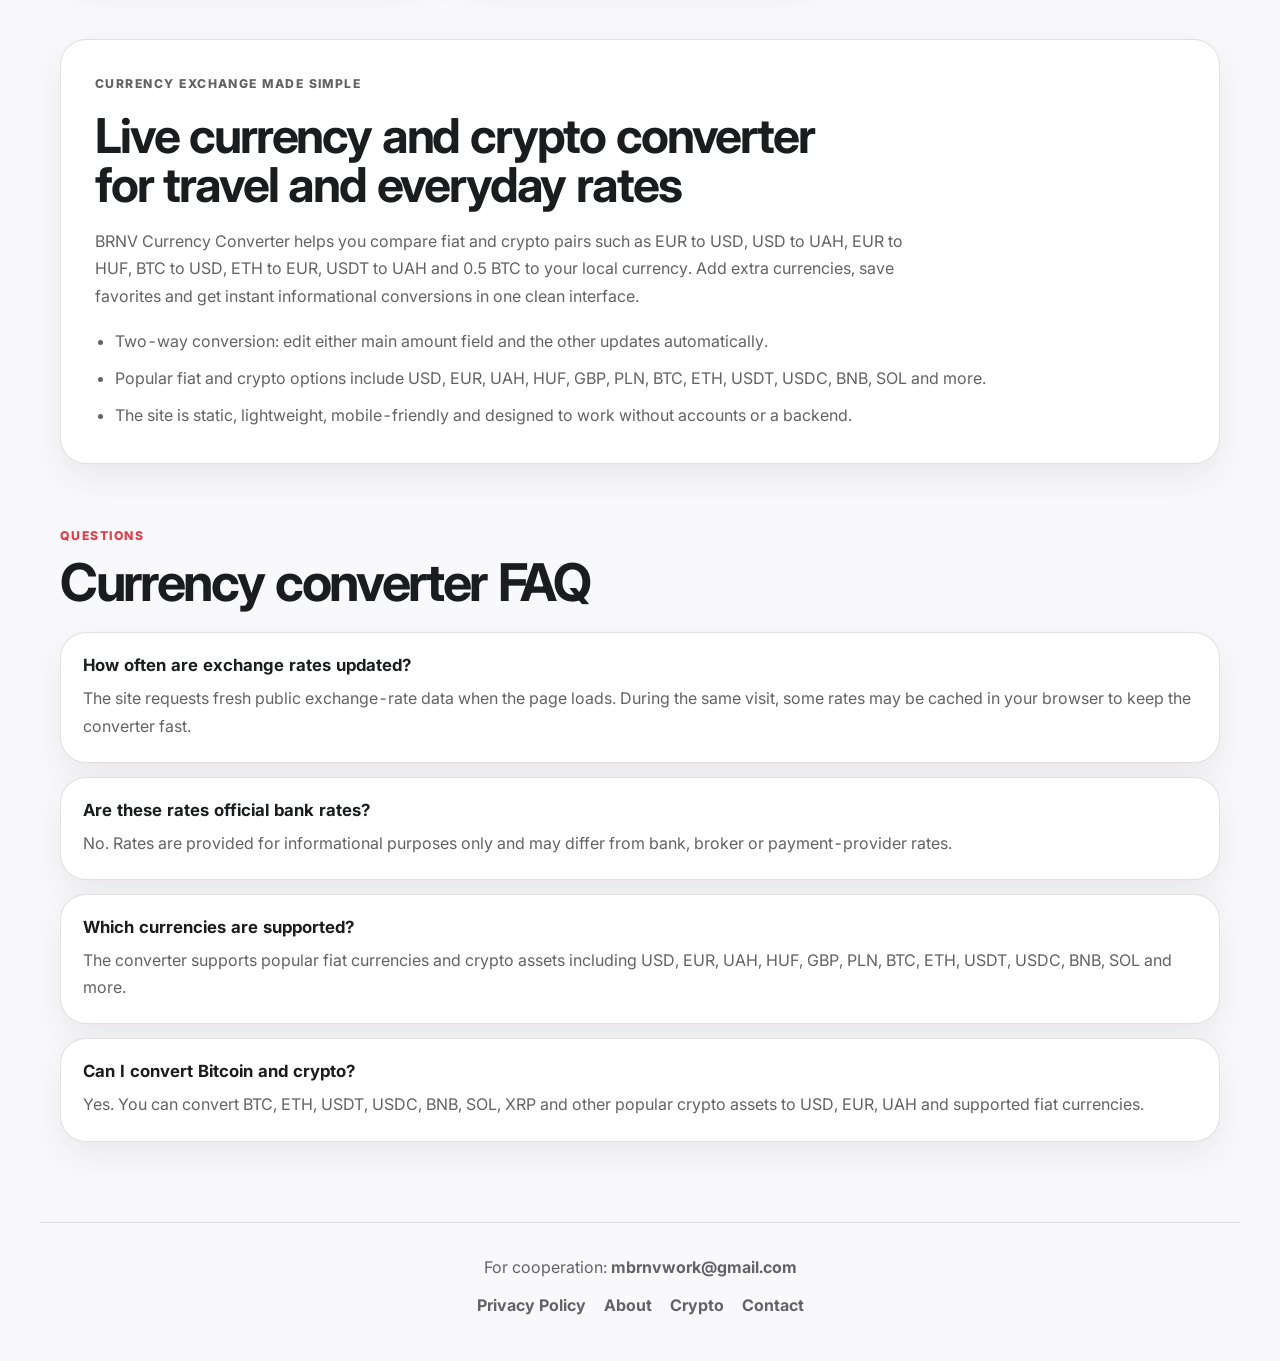
==== commit 8f4fe7f6: "Use flag images for currency icons" ====
--- a/index.html
+++ b/index.html
@@ -31,7 +31,7 @@
   <link rel="preconnect" href="https://fonts.googleapis.com">
   <link rel="preconnect" href="https://fonts.gstatic.com" crossorigin>
   <link href="https://fonts.googleapis.com/css2?family=Inter:wght@400;500;600;700;800&display=swap" rel="stylesheet">
-  <link rel="stylesheet" href="styles.css?v=20260831-mobile-sheet-top">
+  <link rel="stylesheet" href="styles.css?v=20261003-flag-images">
 
   <!-- Google Analytics 4 with Consent Mode v2 -->
   <script>
@@ -306,6 +306,6 @@
   </div>
 
   <script src="consent.js?v=20260501"></script>
-  <script src="script.js?v=20260904-comma-input"></script>
+  <script src="script.js?v=20261003-flag-images"></script>
 </body>
 </html>
--- a/styles.css
+++ b/styles.css
@@ -447,6 +447,22 @@
   line-height: 1;
 }
 
+.currency-flag__image {
+  display: block;
+  width: 1.45em;
+  height: 1.05em;
+  object-fit: cover;
+  border-radius: 0.18em;
+  box-shadow: 0 0 0 1px color-mix(in srgb, var(--line) 80%, transparent);
+}
+
+.currency-flag__symbol {
+  display: inline-grid;
+  min-width: 1.45em;
+  place-items: center;
+  line-height: 1;
+}
+
 .swap-row {
   display: flex;
   height: 0;
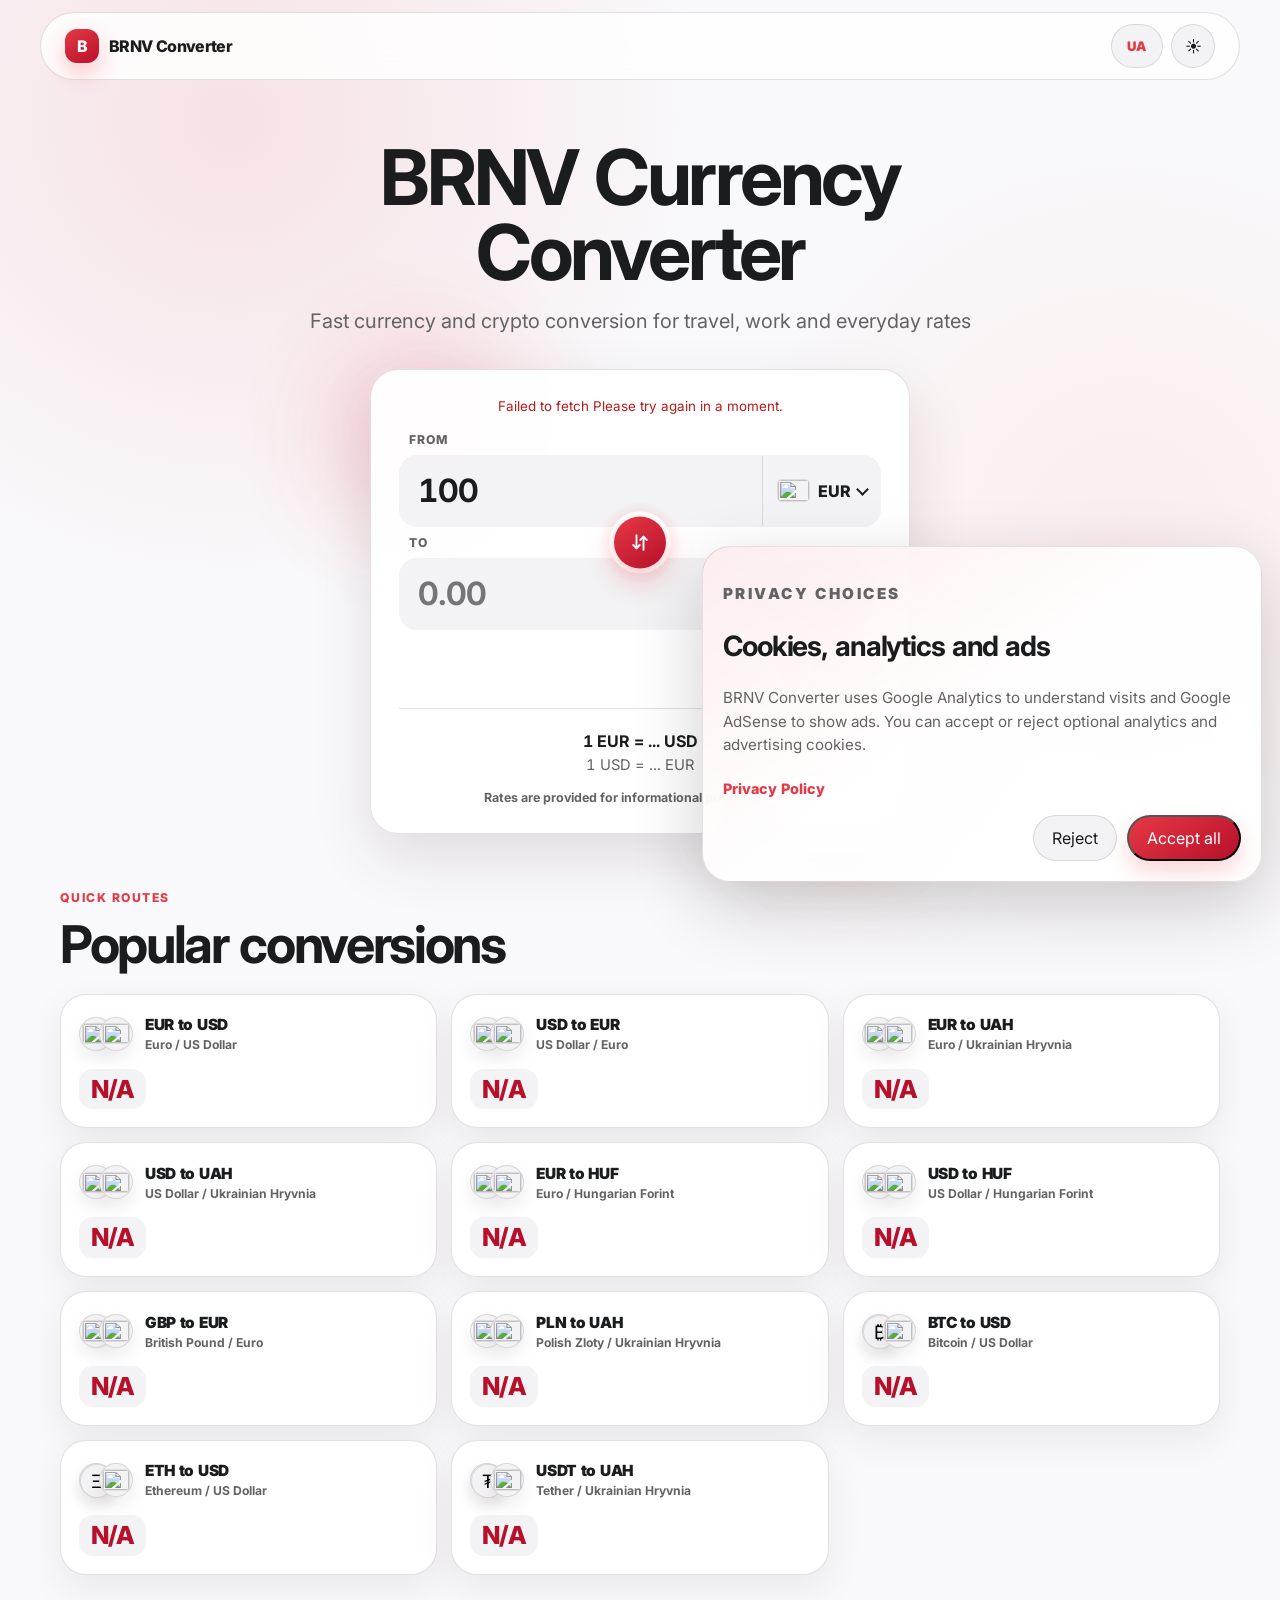
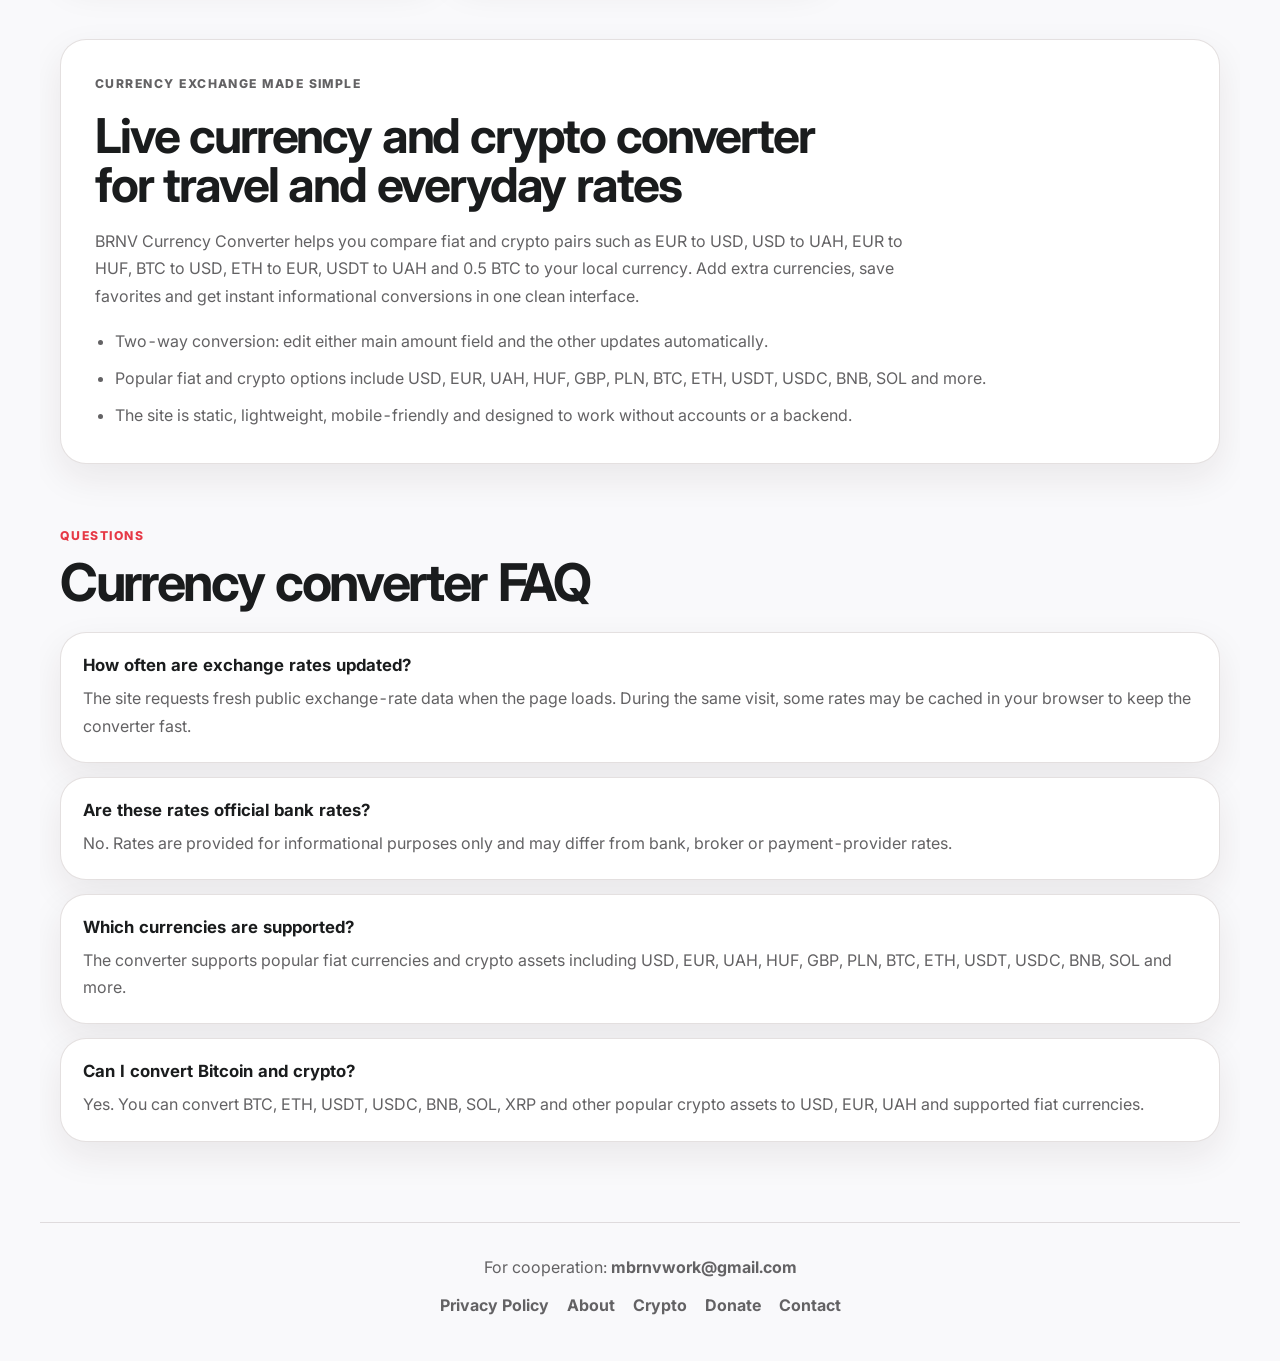
==== commit 12335482: "Add donation page" ====
--- a/index.html
+++ b/index.html
@@ -31,7 +31,7 @@
   <link rel="preconnect" href="https://fonts.googleapis.com">
   <link rel="preconnect" href="https://fonts.gstatic.com" crossorigin>
   <link href="https://fonts.googleapis.com/css2?family=Inter:wght@400;500;600;700;800&display=swap" rel="stylesheet">
-  <link rel="stylesheet" href="styles.css?v=20261003-flag-images">
+  <link rel="stylesheet" href="styles.css?v=20261012-donate">
 
   <!-- Google Analytics 4 with Consent Mode v2 -->
   <script>
@@ -282,6 +282,7 @@
       <a href="privacy.html" data-i18n="privacy">Privacy Policy</a>
       <a href="about.html" data-i18n="about">About</a>
       <a href="crypto.html" data-i18n="crypto">Crypto</a>
+      <a href="donate.html" data-i18n="donate">Donate</a>
       <a href="contact.html" data-i18n="contact">Contact</a>
     </nav>
   </footer>
@@ -306,6 +307,6 @@
   </div>
 
   <script src="consent.js?v=20260501"></script>
-  <script src="script.js?v=20261003-flag-images"></script>
+  <script src="script.js?v=20261012-donate"></script>
 </body>
 </html>
--- a/styles.css
+++ b/styles.css
@@ -1363,3 +1363,121 @@
     transition-duration: 1ms !important;
   }
 }
+
+.content-lead {
+  max-width: 760px;
+  margin: 16px auto 0;
+  color: var(--muted);
+  font-size: clamp(1.05rem, 2vw, 1.22rem);
+  line-height: 1.65;
+}
+
+.donate-page {
+  gap: 24px;
+}
+
+.donate-intro-card {
+  border-color: color-mix(in srgb, var(--primary) 22%, var(--line));
+  background:
+    radial-gradient(circle at 12% 0%, color-mix(in srgb, var(--primary) 10%, transparent), transparent 32%),
+    var(--surface);
+}
+
+.donate-note {
+  padding: 14px 16px;
+  border: 1px solid color-mix(in srgb, var(--primary) 24%, var(--line));
+  border-radius: 18px;
+  background: color-mix(in srgb, var(--primary) 7%, transparent);
+}
+
+.donate-grid {
+  display: grid;
+  grid-template-columns: repeat(2, minmax(0, 1fr));
+  gap: 18px;
+  width: min(100%, 980px);
+  margin: 0 auto;
+}
+
+.wallet-card {
+  display: grid;
+  gap: 18px;
+  padding: 24px;
+  overflow: hidden;
+  border: 1px solid var(--line);
+  border-radius: 28px;
+  background: color-mix(in srgb, var(--surface) 94%, var(--surface-low));
+  box-shadow: var(--shadow-soft);
+  transition: transform 180ms ease, border-color 180ms ease, box-shadow 180ms ease;
+}
+
+.wallet-card:hover {
+  border-color: color-mix(in srgb, var(--primary) 24%, var(--line));
+  box-shadow: 0 22px 52px rgba(48, 18, 22, 0.12);
+  transform: translateY(-2px);
+}
+
+.wallet-card h2,
+.wallet-card p {
+  margin: 0;
+}
+
+.wallet-card h2 {
+  margin-top: 4px;
+  font-size: clamp(1.35rem, 3vw, 1.85rem);
+}
+
+.wallet-card p:not(.wallet-network) {
+  color: var(--muted);
+  line-height: 1.55;
+}
+
+.wallet-network {
+  color: var(--primary);
+  font-size: 0.78rem;
+  font-weight: 850;
+  letter-spacing: 0.16em;
+  text-transform: uppercase;
+}
+
+.wallet-card code {
+  display: block;
+  padding: 14px 16px;
+  overflow-wrap: anywhere;
+  border: 1px solid var(--line);
+  border-radius: 18px;
+  background: var(--surface-low);
+  color: var(--text);
+  font-family: ui-monospace, SFMono-Regular, Menlo, Monaco, Consolas, monospace;
+  font-size: 0.88rem;
+  line-height: 1.5;
+}
+
+.wallet-copy {
+  justify-self: start;
+}
+
+.donate-actions {
+  justify-content: center;
+}
+
+@media (max-width: 720px) {
+  .donate-grid {
+    grid-template-columns: 1fr;
+  }
+
+  .wallet-card {
+    padding: 20px;
+    border-radius: 24px;
+  }
+}
+
+@media (prefers-reduced-motion: reduce) {
+  .wallet-card,
+  .wallet-copy {
+    transition: none;
+  }
+
+  .wallet-card:hover {
+    transform: none;
+  }
+}
